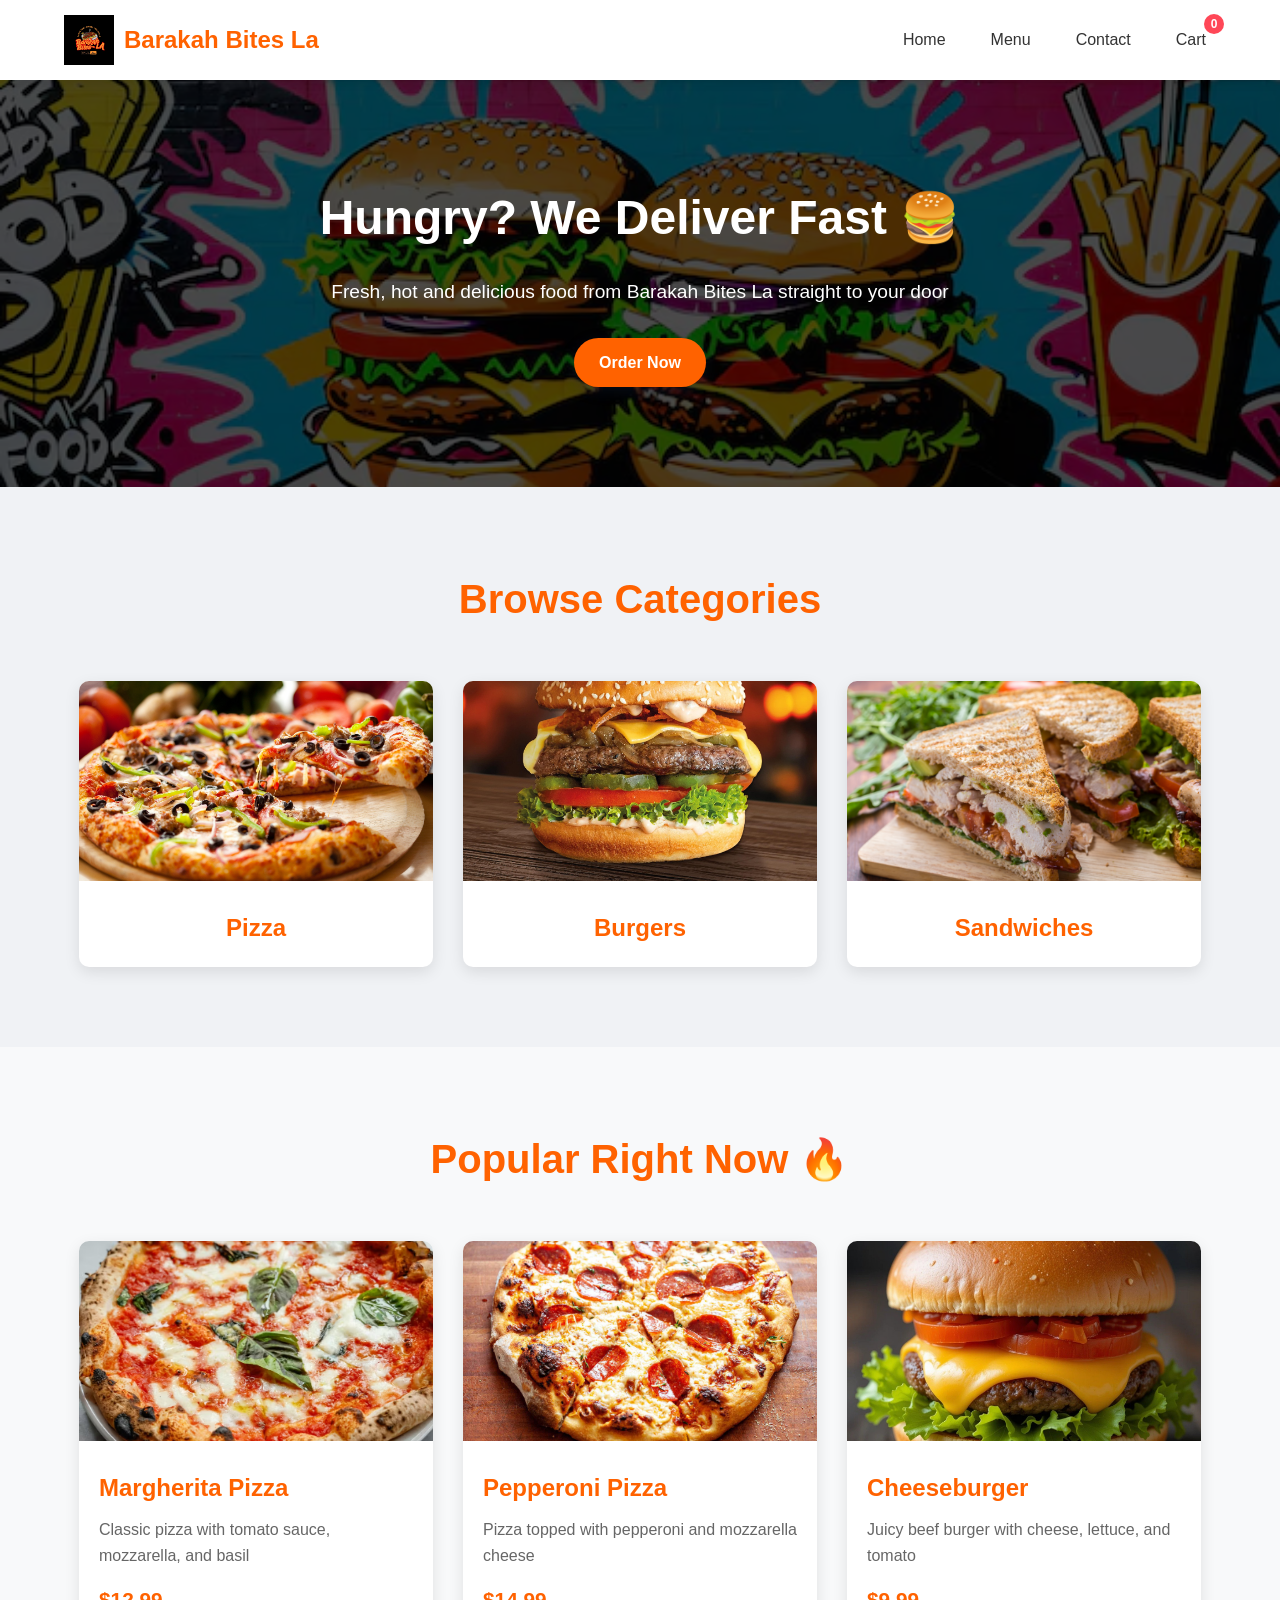
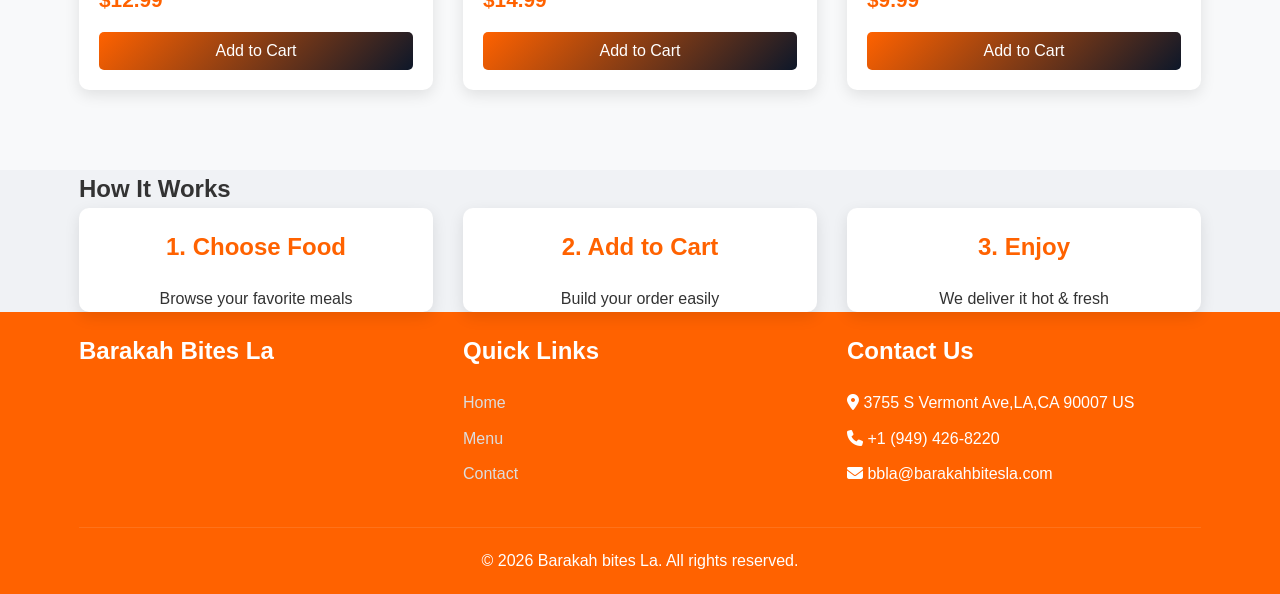
==== index.html @ 1269742d "first upload" ====
<!DOCTYPE html>
<html lang="en">
<head>
    <meta charset="UTF-8">
    <meta name="viewport" content="width=device-width, initial-scale=1.0">
    <title>About Us - Barakah Bites</title>
    <link rel="stylesheet" href="style.css">
    <link rel="stylesheet" href="https://cdnjs.cloudflare.com/ajax/libs/font-awesome/6.4.0/css/all.min.css">
</head>
<body>
    <!-- Header Section -->
    <header>
        <div class="container">
            <div class="logo">
                <img src="images/img1.jpeg" alt="Barakah Bites Logo">
                <h1>Barakah Bites La</h1>
            </div>
            <nav>
                <ul class="nav-links">
                    <li><a href="index.html">Home</a></li>
                    <li><a href="menu.html">Menu</a></li>
                    <li><a href="contact.html">Contact</a></li>
                    <li><a href="#" id="cartLink">Cart <span class="cart-count">0</span></a></li>
                </ul>
            </nav>
        </div>
    </header>

    <!-- HERO SECTION -->
<section class="hero">
    <div class="hero-content">
        <h1>Hungry? We Deliver Fast 🍔</h1>
        <p>Fresh, hot and delicious food from Barakah Bites La straight to your door</p>
        <a href="menu.html" class="btn-primary">Order Now</a>
    </div>
</section>

<!-- CATEGORIES -->
<section class="categories">
    <div class="container">
        <h2>Browse Categories</h2>
        <div class="category-grid">
            <div class="category-card">
                <img src="images/pizza.jpg" alt="">
                <h3>Pizza</h3>
            </div>

            <div class="category-card">
                <img src="images/burger.jpg" alt="">
                <h3>Burgers</h3>
            </div>

            <div class="category-card">
                <img src="images/sandwich.jpg" alt="">
                <h3>Sandwiches</h3>
            </div>
        </div>
    </div>
</section>

<!-- FEATURED -->
<section class="featured">
    <div class="container">
        <h2>Popular Right Now 🔥</h2>
        <div id="featuredFoods" class="food-grid"></div>
    </div>
</section>

<!-- HOW IT WORKS -->
<section class="how-it-works">
    <div class="container">
        <h2>How It Works</h2>
        <div class="category-grid">
            <div class="category-card">
                <h3>1. Choose Food</h3>
                <p>Browse your favorite meals</p>
            </div>
            <div class="category-card">
                <h3>2. Add to Cart</h3>
                <p>Build your order easily</p>
            </div>
            <div class="category-card">
                <h3>3. Enjoy</h3>
                <p>We deliver it hot & fresh</p>
            </div>
        </div>
    </div>
</section>

    <!-- Cart Modal -->
    <div class="cart-modal" id="cartModal">
        <div class="cart-content">
            <div class="cart-header">
                <h2>Your Cart</h2>
                <span class="close-btn" id="closeCart">&times;</span>
            </div>
            <div class="cart-body">
                <div id="cartItems">
                    <!-- Cart items will be loaded here -->
                    <p class="empty-cart-message">Your cart is empty</p>
                </div>
                <div class="cart-footer">
                    <div class="cart-total">
                        <h3>Total: $<span id="cartTotal">0.00</span></h3>
                    </div>
                    <button class="btn-primary checkout-btn" id="checkoutBtn">Checkout</button>
                </div>
            </div>
        </div>
    </div>

    <div class="cart-modal" id="orderFormModal">
    <div class="cart-content">
        <div class="cart-header">
            <h2>Delivery Details</h2>
            <span class="close-btn" id="closeForm">&times;</span>
        </div>

        <div class="cart-body">
            <input type="text" id="custName" placeholder="Full Name" />
            <input type="text" id="custPhone" placeholder="Phone Number" />
            <textarea id="custAddress" placeholder="Delivery Address"></textarea>

            <button class="btn-primary" id="sendWhatsApp">Send Order</button>
        </div>
    </div>
</div>

    <!-- Footer -->
    <footer>
        <div class="container">
            <div class="footer-content">
                <div class="footer-section">
                    <h3>Barakah Bites La</h3>
                </div>
                <div class="footer-section">
                    <h3>Quick Links</h3>
                    <ul>
                        <li><a href="index.html">Home</a></li>
                        <li><a href="menu.html">Menu</a></li>
                        <li><a href="contact.html">Contact</a></li>
                    </ul>
                </div>
                <div class="footer-section">
                    <h3>Contact Us</h3>
                    <p><i class="fas fa-map-marker-alt"></i> 3755 S Vermont Ave,LA,CA 90007 US</p>
                    <p><i class="fas fa-phone"></i> +1 (949) 426-8220</p>
                    <p><i class="fas fa-envelope"></i> bbla@barakahbitesla.com</p>
                </div>
            </div>
            <div class="footer-bottom">
                <p>&copy; 2026 Barakah bites La. All rights reserved.</p>
            </div>
        </div>
    </footer>

    <script src="script.js"></script>
</body>
</html>
---- style.css ----
/* Global Styles */
* {
    margin: 0;
    padding: 0;
    box-sizing: border-box;
}

body {
    font-family: 'Segoe UI', Tahoma, Geneva, Verdana, sans-serif;
    background-color: #f0f2f5;
    color: #333;
    line-height: 1.6;
}

.container {
    width: 90%;
    max-width: 1200px;
    margin: 0 auto;
    padding: 0 15px;
}

.btn-primary {
    display: inline-block;
    background: linear-gradient(135deg, #ff6200,  #ff6200);
    color: white;
    padding: 12px 25px;
    border: none;
    border-radius: 30px;
    cursor: pointer;
    font-size: 16px;
    font-weight: 600;
    text-decoration: none;
    transition: all 0.3s ease;
    box-shadow: 0 4px 15px rgba(30, 60, 114, 0.2);
}

.btn-primary:hover {
    background: linear-gradient(135deg,  #ff6200,  #ff6200);
    transform: translateY(-2px);
    box-shadow: 0 6px 20px rgba(30, 60, 114, 0.3);
}

/* Header Styles */
header {
    background: white;
    box-shadow: 0 2px 10px rgba(0, 0, 0, 0.1);
    position: sticky;
    top: 0;
    z-index: 1000;
}

header .container {
    display: flex;
    justify-content: space-between;
    align-items: center;
    padding: 15px 0;
}

.logo {
    display: flex;
    align-items: center;
}

.logo img {
    height: 50px;
    margin-right: 10px;
}

.logo h1 {
    color:  #ff6200;
    font-size: 24px;
}

.nav-links {
    display: flex;
    list-style: none;
}

.nav-links li {
    margin-left: 25px;
}

.nav-links a {
    text-decoration: none;
    color: #333;
    font-weight: 500;
    transition: color 0.3s;
    position: relative;
    display: inline-block;
    padding: 5px 10px;
    border-radius: 5px;
}

.nav-links a:hover,
.nav-links a.active {
    color:  #ff6200;
    background-color: rgba(30, 60, 114, 0.1);
}

.nav-links a::after {
    content: '';
    position: absolute;
    bottom: -5px;
    left: 0;
    width: 0;
    height: 2px;
    background: #ff6200;
    transition: width 0.3s;
}

.nav-links a:hover::after,
.nav-links a.active::after {
    width: 100%;
}

.cart-icon {
    position: relative;
    cursor: pointer;
    font-size: 24px;
    color: #ff6200;
}

.cart-count {
    position: absolute;
    top: -8px;
    right: -8px;
    background: #ff4757;
    color: white;
    font-size: 12px;
    font-weight: bold;
    width: 20px;
    height: 20px;
    border-radius: 50%;
    display: flex;
    justify-content: center;
    align-items: center;
}

/* Hero Section */
.hero {
    background: linear-gradient(rgba(0, 0, 0, 0.7), rgba(0, 0, 0, 0.7)), url('images/bg.avif');
    background-size: cover;
    background-position: center;
    color: white;
    padding: 100px 0;
    text-align: center;
}

.hero-content h1 {
    font-size: 3rem;
    margin-bottom: 20px;
}

.hero-content p {
    font-size: 1.2rem;
    margin-bottom: 30px;
    max-width: 700px;
    margin-left: auto;
    margin-right: auto;
}

/* Categories Section */
.categories {
    padding: 80px 0;
}

.categories h2 {
    text-align: center;
    font-size: 2.5rem;
    margin-bottom: 50px;
    color: #ff6200;
}

.category-grid {
    display: grid;
    grid-template-columns: repeat(auto-fit, minmax(250px, 1fr));
    gap: 30px;
}

.category-card {
    background: white;
    border-radius: 10px;
    overflow: hidden;
    box-shadow: 0 5px 15px rgba(0, 0, 0, 0.1);
    transition: transform 0.3s ease;
    text-align: center;
}

.category-card:hover {
    transform: translateY(-10px);
}

.category-card img {
    width: 100%;
    height: 200px;
    object-fit: cover;
}

.category-card h3 {
    padding: 20px;
    font-size: 1.5rem;
    color: #ff6200;
}

/* Featured Items Section */
.featured {
    padding: 80px 0;
    background-color: #f8f9fa;
}

.featured h2 {
    text-align: center;
    font-size: 2.5rem;
    margin-bottom: 50px;
    color: #ff6200;
}

.food-grid {
    display: grid;
    grid-template-columns: repeat(auto-fit, minmax(300px, 1fr));
    gap: 30px;
}

.food-card {
    background: white;
    border-radius: 10px;
    overflow: hidden;
    box-shadow: 0 5px 15px rgba(0, 0, 0, 0.1);
    transition: transform 0.3s ease;
}

.food-card:hover {
    transform: translateY(-5px);
}

.food-card img {
    width: 100%;
    height: 200px;
    object-fit: cover;
}

.food-info {
    padding: 20px;
}

.food-info h3 {
    font-size: 1.5rem;
    margin-bottom: 10px;
    color: #ff6200;
}

.food-info p {
    color: #666;
    margin-bottom: 15px;
}

.price {
    font-size: 1.3rem;
    font-weight: bold;
    color: #ff6200;
    margin-bottom: 15px;
    display: block;
}

.add-to-cart {
    width: 100%;
    padding: 10px;
    background: linear-gradient(135deg, #ff6200, #0d1729);
    color: white;
    border: none;
    border-radius: 5px;
    cursor: pointer;
    font-size: 16px;
    transition: background 0.3s;
}

.add-to-cart:hover {
    background: linear-gradient(135deg, #ff6200, #ff6200);
}

/* Cart Modal */
.cart-modal {
    display: none;
    position: fixed;
    top: 0;
    left: 0;
    width: 100%;
    height: 100%;
    background: rgba(0, 0, 0, 0.5);
    z-index: 2000;
    justify-content: center;
    align-items: center;
}

.cart-content {
    background: white;
    width: 90%;
    max-width: 600px;
    border-radius: 10px;
    overflow: hidden;
    max-height: 80vh;
    display: flex;
    flex-direction: column;
}

.cart-header {
    background: #ff6200;
    color: white;
    padding: 20px;
    display: flex;
    justify-content: space-between;
    align-items: center;
}

.close-btn {
    font-size: 30px;
    cursor: pointer;
}

.cart-body {
    padding: 20px;
    overflow-y: auto;
    flex-grow: 1;
}

.cart-item {
    display: flex;
    justify-content: space-between;
    align-items: center;
    padding: 15px 0;
    border-bottom: 1px solid #eee;
}

.item-info {
    flex-grow: 1;
}

.item-info h4 {
    margin-bottom: 5px;
}

.item-price {
    color: #ff6200;
    font-weight: bold;
}

.item-quantity {
    display: flex;
    align-items: center;
    margin: 0 20px;
}

.quantity-btn {
    width: 30px;
    height: 30px;
    background: #ff6200;
    color: white;
    border: none;
    border-radius: 50%;
    cursor: pointer;
    font-size: 16px;
}

.quantity {
    margin: 0 10px;
}

.remove-item {
    background: #ff4757;
    color: white;
    border: none;
    width: 30px;
    height: 30px;
    border-radius: 50%;
    cursor: pointer;
}

.cart-footer {
    padding: 20px;
    border-top: 1px solid #eee;
}

.cart-total {
    text-align: right;
    margin-bottom: 20px;
}

.checkout-btn {
    width: 100%;
    padding: 15px;
    font-size: 18px;
}

.empty-cart-message {
    text-align: center;
    color: #666;
    font-style: italic;
    padding: 30px 0;
}

/* Bill Preview Modal */
#billPreview {
    white-space: pre-wrap;
    font-family: 'Courier New', monospace;
    background: #f8f9fa;
    padding: 20px;
    border-radius: 5px;
    margin-bottom: 20px;
    max-height: 400px;
    overflow-y: auto;
    font-size: 14px;
    line-height: 1.5;
}

/* Footer */
footer {
    background: #ff6200;
    color: white;
    padding: 20px 0 20px;
}

.footer-content {
    display: grid;
    grid-template-columns: repeat(auto-fit, minmax(250px, 1fr));
    gap: 30px;
    margin-bottom: 30px;
}

.footer-section h3 {
    margin-bottom: 20px;
    font-size: 1.5rem;
}

.footer-section ul {
    list-style: none;
}

.footer-section ul li {
    margin-bottom: 10px;
}

.footer-section ul li a {
    color: #ddd;
    text-decoration: none;
    transition: color 0.3s;
}

.footer-section ul li a:hover {
    color: white;
}

.footer-section p {
    margin-bottom: 10px;
}

.footer-bottom {
    text-align: center;
    padding-top: 20px;
    border-top: 1px solid rgba(255, 255, 255, 0.1);
}

/* Responsive Design */
@media (max-width: 768px) {
    .nav-links {
        display: none;
    }
    
    .hero-content h1 {
        font-size: 2rem;
    }
    
    .hero-content p {
        font-size: 1rem;
    }
    
    .categories h2,
    .featured h2 {
        font-size: 2rem;
    }
}

/* Menu Page Specific Styles */
.menu-page {
    padding: 50px 0;
}

.menu-header {
    text-align: center;
    margin-bottom: 40px;
}

.menu-header h1 {
    font-size: 2.5rem;
    color: #ff6200;
    margin-bottom: 20px;
}

.filter-buttons {
    display: flex;
    justify-content: center;
    flex-wrap: wrap;
    gap: 10px;
    margin-bottom: 30px;
}

.filter-btn {
    padding: 10px 20px;
    background: white;
    border: 1px solid #ff6200;
    color: #ff6200;
    border-radius: 30px;
    cursor: pointer;
    transition: all 0.3s;
}

.filter-btn.active,
.filter-btn:hover {
    background: #ff6200;
    color: white;
}



/* Contact Page Styles */
.contact-page {
    padding: 50px 0;
}

.contact-header {
    text-align: center;
    margin-bottom: 40px;
}

.contact-header h1 {
    font-size: 2.5rem;
    color: #ff6200;
    margin-bottom: 20px;
}

.contact-form {
    background: white;
    padding: 30px;
    border-radius: 10px;
    box-shadow: 0 5px 15px rgba(0, 0, 0, 0.1);
    max-width: 600px;
    margin: 0 auto;
}

.form-group {
    margin-bottom: 20px;
}

.form-group label {
    display: block;
    margin-bottom: 5px;
    font-weight: 500;
}

.form-group input,
.form-group textarea {
    width: 100%;
    padding: 12px;
    border: 1px solid #ddd;
    border-radius: 5px;
    font-size: 16px;
}

.form-group textarea {
    height: 150px;
    resize: vertical;
}
#orderFormModal input,
#orderFormModal textarea {
    width: 100%;
    padding: 12px;
    margin-bottom: 10px;
    border: 1px solid #ddd;
    border-radius: 8px;
    font-size: 14px;
}

#orderFormModal textarea {
    height: 100px;
    resize: none;
}
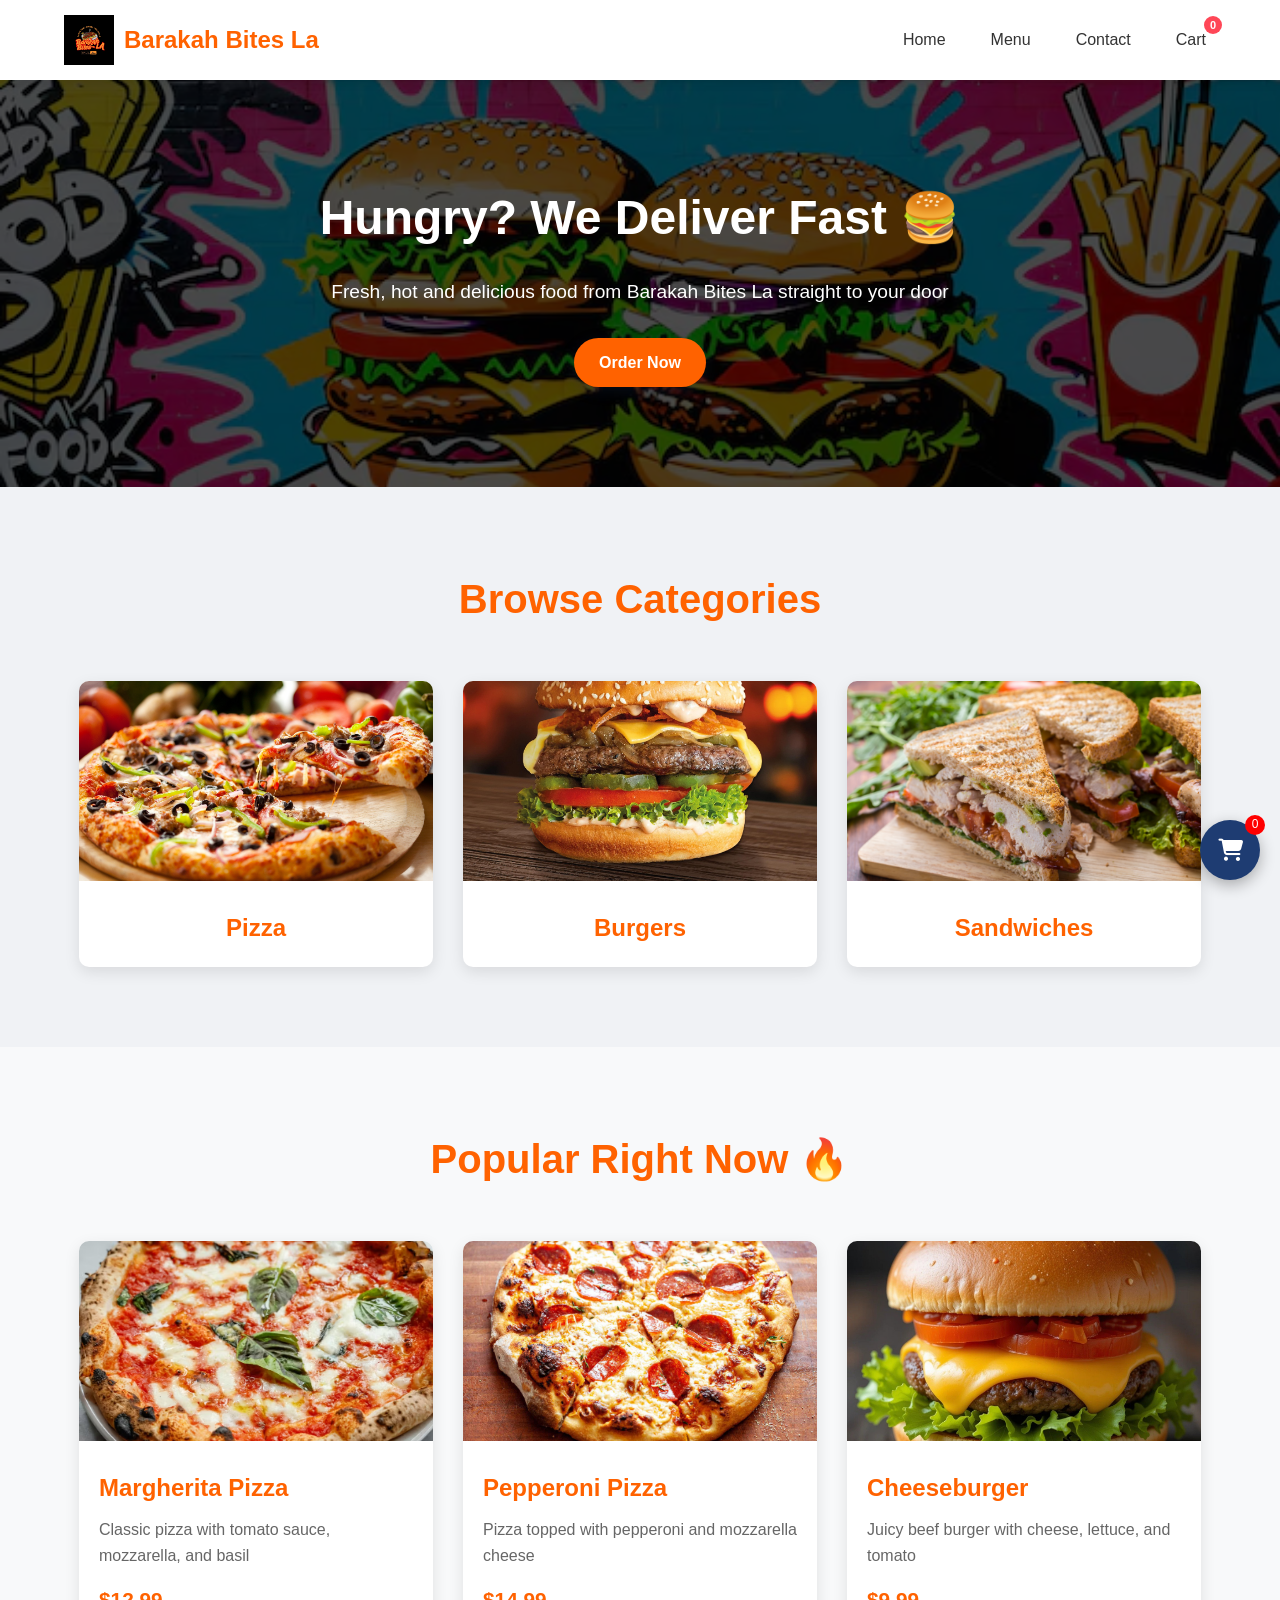
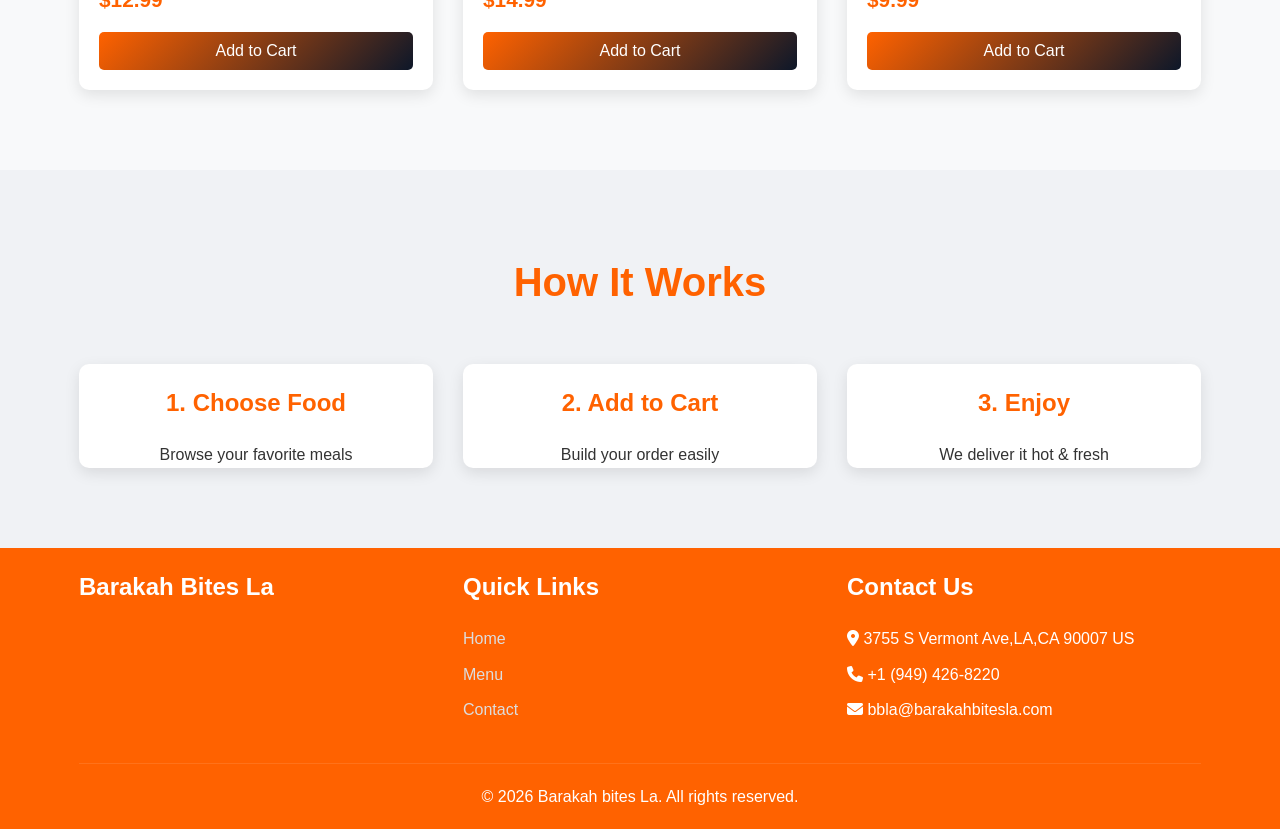
==== commit b15dcd9c: "updated" ====
--- a/index.html
+++ b/index.html
@@ -23,6 +23,9 @@
                     <li><a href="#" id="cartLink">Cart <span class="cart-count">0</span></a></li>
                 </ul>
             </nav>
+            <div class="menu-toggle" id="menuToggle">
+    <i class="fas fa-bars"></i>
+</div>
         </div>
     </header>
 
@@ -39,21 +42,24 @@
 <section class="categories">
     <div class="container">
         <h2>Browse Categories</h2>
+
         <div class="category-grid">
-            <div class="category-card">
-                <img src="images/pizza.jpg" alt="">
+
+            <a href="menu.html?category=pizza" class="category-card">
+                <img src="images/pizza.jpg" alt="Pizza">
                 <h3>Pizza</h3>
-            </div>
+            </a>
 
-            <div class="category-card">
-                <img src="images/burger.jpg" alt="">
+            <a href="menu.html?category=burger" class="category-card">
+                <img src="images/burger.jpg" alt="Burger">
                 <h3>Burgers</h3>
-            </div>
+            </a>
 
-            <div class="category-card">
-                <img src="images/sandwich.jpg" alt="">
+            <a href="menu.html?category=sandwich" class="category-card">
+                <img src="images/sandwich.jpg" alt="Sandwich">
                 <h3>Sandwiches</h3>
-            </div>
+            </a>
+
         </div>
     </div>
 </section>
@@ -155,5 +161,10 @@
     </footer>
 
     <script src="script.js"></script>
+    <div class="floating-cart" id="floatingCart">
+    <i class="fas fa-shopping-cart"></i>
+    <span id="floatingCartCount">0</span>
+</div>
+
 </body>
 </html>
--- a/style.css
+++ b/style.css
@@ -21,7 +21,7 @@
 
 .btn-primary {
     display: inline-block;
-    background: linear-gradient(135deg, #ff6200,  #ff6200);
+    background: linear-gradient(135deg, #ff6200, #ff6200);
     color: white;
     padding: 12px 25px;
     border: none;
@@ -35,7 +35,7 @@
 }
 
 .btn-primary:hover {
-    background: linear-gradient(135deg,  #ff6200,  #ff6200);
+    background: linear-gradient(135deg, #ff6200, #ff6200);
     transform: translateY(-2px);
     box-shadow: 0 6px 20px rgba(30, 60, 114, 0.3);
 }
@@ -67,7 +67,7 @@
 }
 
 .logo h1 {
-    color:  #ff6200;
+    color: #ff6200;
     font-size: 24px;
 }
 
@@ -80,6 +80,7 @@
     margin-left: 25px;
 }
 
+/* BUG FIX: Cart badge needs position:relative on the parent <a> to anchor correctly */
 .nav-links a {
     text-decoration: none;
     color: #333;
@@ -93,7 +94,7 @@
 
 .nav-links a:hover,
 .nav-links a.active {
-    color:  #ff6200;
+    color: #ff6200;
     background-color: rgba(30, 60, 114, 0.1);
 }
 
@@ -113,27 +114,23 @@
     width: 100%;
 }
 
-.cart-icon {
-    position: relative;
-    cursor: pointer;
-    font-size: 24px;
-    color: #ff6200;
-}
-
+/* BUG FIX: .cart-count was position:absolute but parent wasn't position:relative.
+   Now the parent <a> is position:relative (above), so the badge anchors correctly. */
 .cart-count {
     position: absolute;
-    top: -8px;
-    right: -8px;
+    top: -6px;
+    right: -6px;
     background: #ff4757;
     color: white;
-    font-size: 12px;
+    font-size: 11px;
     font-weight: bold;
-    width: 20px;
-    height: 20px;
+    width: 18px;
+    height: 18px;
     border-radius: 50%;
-    display: flex;
+    display: inline-flex;
     justify-content: center;
     align-items: center;
+    line-height: 1;
 }
 
 /* Hero Section */
@@ -178,6 +175,9 @@
 }
 
 .category-card {
+    text-decoration: none;
+    color: inherit;
+    display: block;
     background: white;
     border-radius: 10px;
     overflow: hidden;
@@ -276,6 +276,49 @@
 
 .add-to-cart:hover {
     background: linear-gradient(135deg, #ff6200, #ff6200);
+}
+
+/* How It Works Section */
+/* BUG FIX: Use dedicated step classes instead of category-card so the
+   img CSS rule doesn't create a broken 200px empty space in text-only cards */
+.how-it-works {
+    padding: 80px 0;
+}
+
+.how-it-works h2 {
+    text-align: center;
+    font-size: 2.5rem;
+    margin-bottom: 50px;
+    color: #ff6200;
+}
+
+.steps-grid {
+    display: grid;
+    grid-template-columns: repeat(auto-fit, minmax(200px, 1fr));
+    gap: 30px;
+}
+
+.step-card {
+    background: white;
+    border-radius: 10px;
+    padding: 30px 20px;
+    box-shadow: 0 5px 15px rgba(0, 0, 0, 0.1);
+    text-align: center;
+    transition: transform 0.3s ease;
+}
+
+.step-card:hover {
+    transform: translateY(-5px);
+}
+
+.step-card h3 {
+    font-size: 1.3rem;
+    color: #ff6200;
+    margin-bottom: 10px;
+}
+
+.step-card p {
+    color: #666;
 }
 
 /* Cart Modal */
@@ -373,6 +416,7 @@
     height: 30px;
     border-radius: 50%;
     cursor: pointer;
+    font-size: 18px;
 }
 
 .cart-footer {
@@ -398,25 +442,27 @@
     padding: 30px 0;
 }
 
-/* Bill Preview Modal */
-#billPreview {
-    white-space: pre-wrap;
-    font-family: 'Courier New', monospace;
-    background: #f8f9fa;
-    padding: 20px;
-    border-radius: 5px;
-    margin-bottom: 20px;
-    max-height: 400px;
-    overflow-y: auto;
+/* Order Form Modal inputs */
+#orderFormModal input,
+#orderFormModal textarea {
+    width: 100%;
+    padding: 12px;
+    margin-bottom: 10px;
+    border: 1px solid #ddd;
+    border-radius: 8px;
     font-size: 14px;
-    line-height: 1.5;
+}
+
+#orderFormModal textarea {
+    height: 100px;
+    resize: none;
 }
 
 /* Footer */
 footer {
     background: #ff6200;
     color: white;
-    padding: 20px 0 20px;
+    padding: 20px 0;
 }
 
 .footer-content {
@@ -459,27 +505,79 @@
     border-top: 1px solid rgba(255, 255, 255, 0.1);
 }
 
-/* Responsive Design */
+/* Floating Cart Button */
+.floating-cart {
+    position: fixed;
+    bottom: 20px;
+    right: 20px;
+    background: #1e3c72;
+    color: white;
+    width: 60px;
+    height: 60px;
+    border-radius: 50%;
+    display: flex;
+    justify-content: center;
+    align-items: center;
+    font-size: 22px;
+    cursor: pointer;
+    box-shadow: 0 5px 15px rgba(0, 0, 0, 0.3);
+    z-index: 3000;
+}
+
+.floating-cart span {
+    position: absolute;
+    top: -5px;
+    right: -5px;
+    background: red;
+    width: 20px;
+    height: 20px;
+    font-size: 12px;
+    border-radius: 50%;
+    display: flex;
+    justify-content: center;
+    align-items: center;
+}
+
+/* Mobile Navbar */
+.menu-toggle {
+    display: none;
+    font-size: 24px;
+    cursor: pointer;
+    color: #ff6200;
+}
+
 @media (max-width: 768px) {
+    .menu-toggle {
+        display: block;
+    }
+
     .nav-links {
+        position: absolute;
+        top: 70px;
+        right: 0;
+        background: white;
+        width: 100%;
+        flex-direction: column;
+        align-items: center;
         display: none;
+        box-shadow: 0 5px 10px rgba(0, 0, 0, 0.1);
+        z-index: 999;
     }
-    
+
+    .nav-links.active {
+        display: flex;
+    }
+
+    .nav-links li {
+        margin: 15px 0;
+    }
+
     .hero-content h1 {
         font-size: 2rem;
     }
-    
-    .hero-content p {
-        font-size: 1rem;
-    }
-    
-    .categories h2,
-    .featured h2 {
-        font-size: 2rem;
-    }
-}
-
-/* Menu Page Specific Styles */
+}
+
+/* Menu Page */
 .menu-page {
     padding: 50px 0;
 }
@@ -519,9 +617,7 @@
     color: white;
 }
 
-
-
-/* Contact Page Styles */
+/* Contact Page */
 .contact-page {
     padding: 50px 0;
 }
@@ -543,7 +639,7 @@
     border-radius: 10px;
     box-shadow: 0 5px 15px rgba(0, 0, 0, 0.1);
     max-width: 600px;
-    margin: 0 auto;
+    margin: 0 auto 40px;
 }
 
 .form-group {
@@ -569,17 +665,20 @@
     height: 150px;
     resize: vertical;
 }
-#orderFormModal input,
-#orderFormModal textarea {
-    width: 100%;
-    padding: 12px;
+
+.contact-info {
+    max-width: 600px;
+    margin: 0 auto;
+}
+
+.about-content h2 {
+    color: #ff6200;
+    margin-bottom: 15px;
+    margin-top: 25px;
+    font-size: 1.5rem;
+}
+
+.about-content p {
     margin-bottom: 10px;
-    border: 1px solid #ddd;
-    border-radius: 8px;
-    font-size: 14px;
-}
-
-#orderFormModal textarea {
-    height: 100px;
-    resize: none;
+    color: #555;
 }
